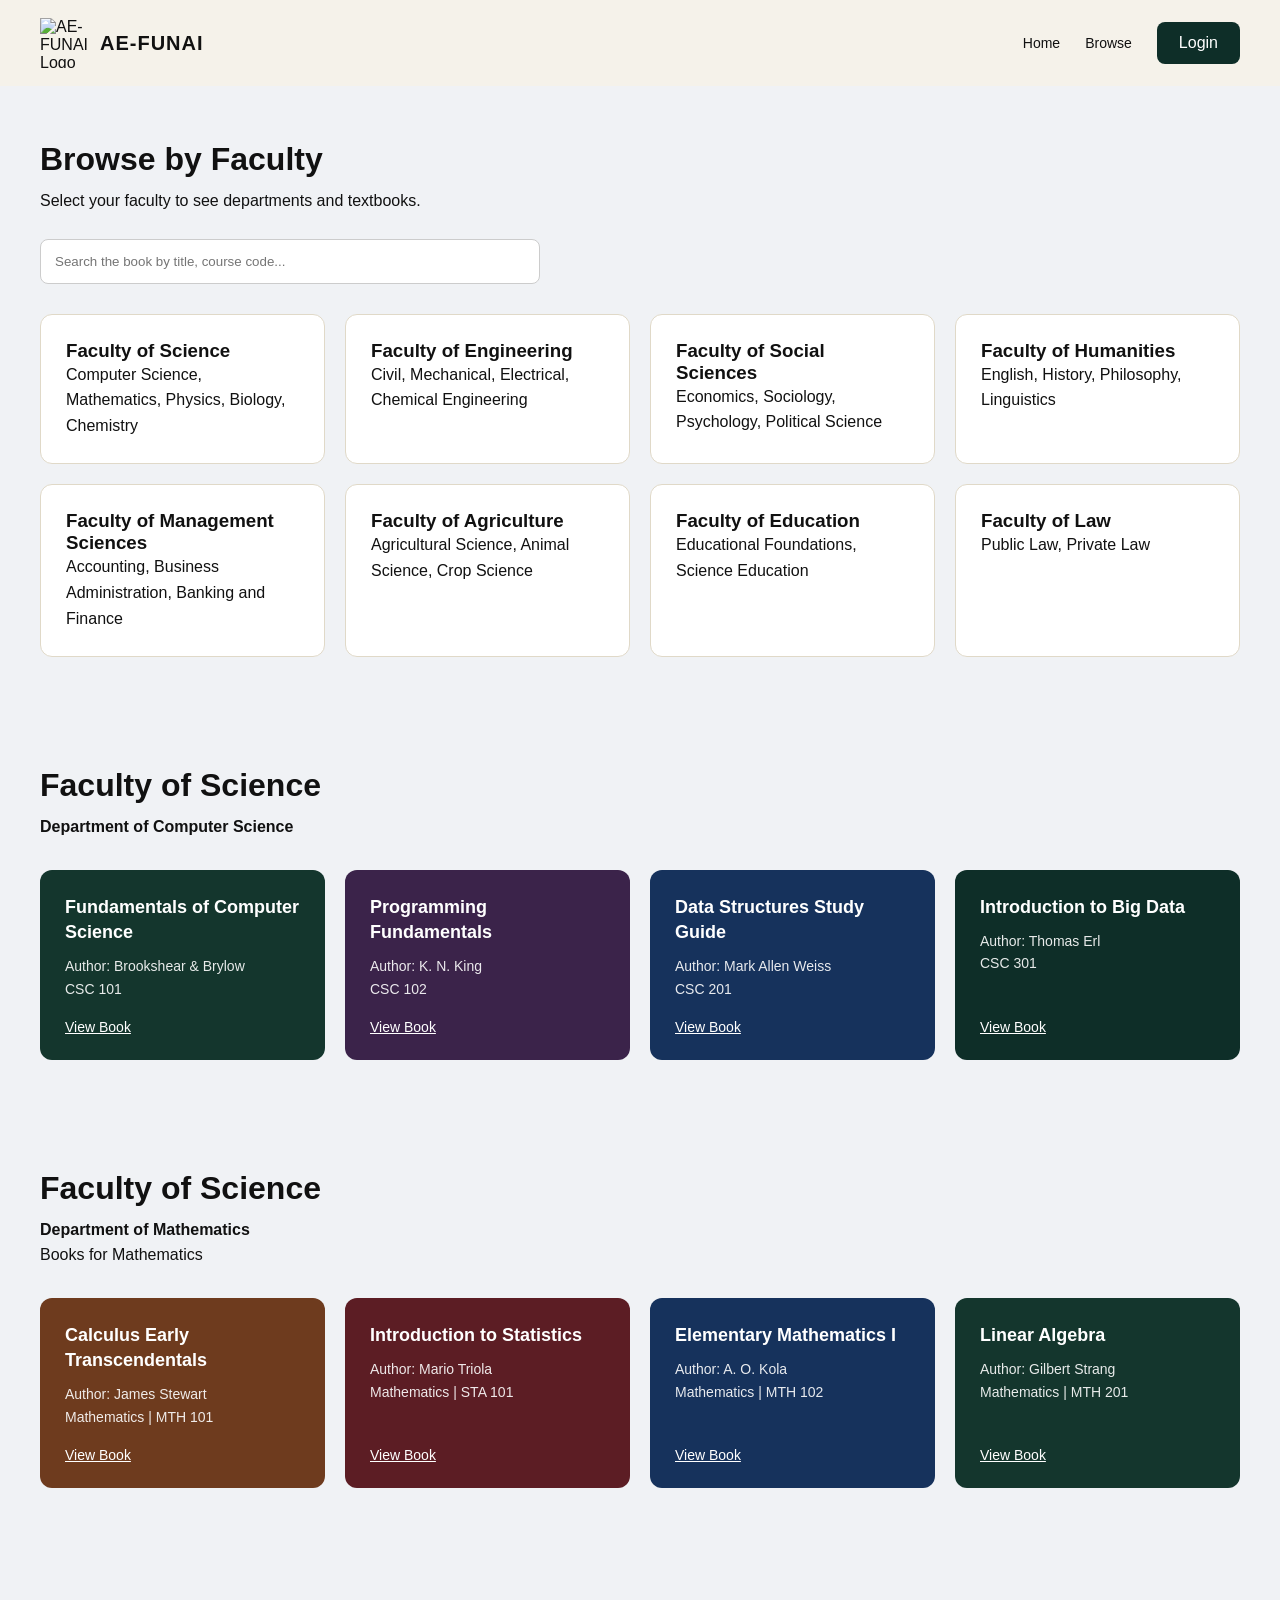
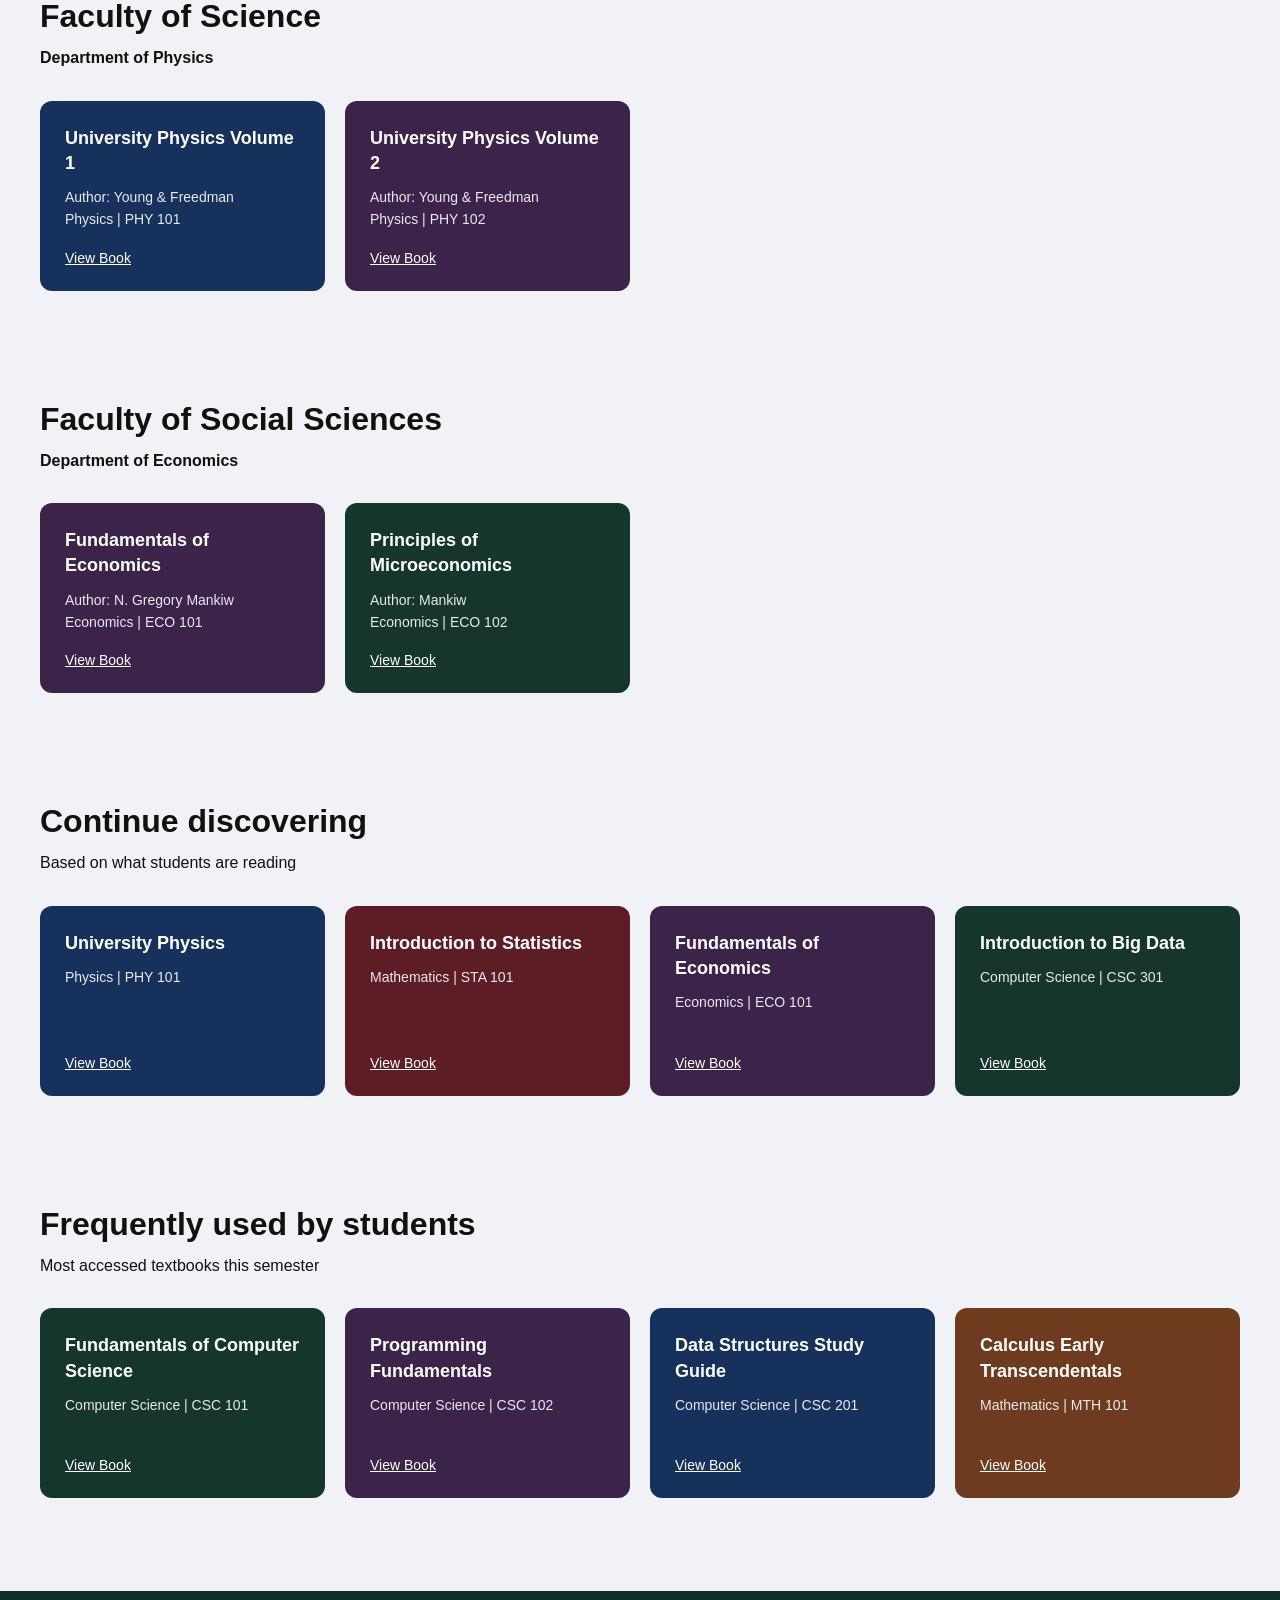
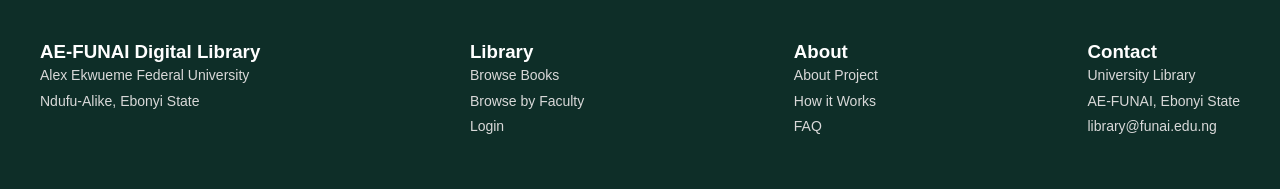
==== books.html @ 241728ab "Add files via upload" ====
<!DOCTYPE html>
<html lang="en">
<head>
 <meta charset="UTF-8">
 <meta name="viewport" content="width=device-width, initial-scale=1.0">
 <title>Browse Books - AE-FUNAI Digital Library</title>
 <link rel="stylesheet" href="style.css">
</head>
<body>
    <header>
        <div class="logo-area"> <img src="images/funai-logo.webp" alt="AE-FUNAI Logo"> <h2>AE-FUNAI</h2>
        </div>
        <nav>
            <a href="index.html">Home</a>
            <a href="books.html">Browse</a>
            <a href="login.html" class="btn-dark">Login</a>
        </nav>
    </header>
    <section class="section">
            <h2>Browse by Faculty</h2>
            <p>Select your faculty to see departments and textbooks.</p>
        <div class="search-bar"><input type="text" placeholder="Search the book by title, course code..."></div>
        <div class="faculty-grid">
        <div class="faculty-card">
            <h3>Faculty of Science</h3>
            <p>Computer Science, Mathematics, Physics, Biology, Chemistry</p>
        </div>

        <div class="faculty-card">
            <h3>Faculty of Engineering</h3>
            <p>Civil, Mechanical, Electrical, Chemical Engineering</p>
        </div>

        <div class="faculty-card">
            <h3>Faculty of Social Sciences</h3>
            <p>Economics, Sociology, Psychology, Political Science</p>
        </div>

        <div class="faculty-card">
            <h3>Faculty of Humanities</h3>
            <p>English, History, Philosophy, Linguistics</p>
        </div>

        <div class="faculty-card">
            <h3>Faculty of Management Sciences</h3>
            <p>Accounting, Business Administration, Banking and Finance</p>
        </div>

        <div class="faculty-card">
            <h3>Faculty of Agriculture</h3>
            <p>Agricultural Science, Animal Science, Crop Science</p>
        </div>

        <div class="faculty-card">
            <h3>Faculty of Education</h3>
            <p>Educational Foundations, Science Education</p>
        </div>

        <div class="faculty-card">
            <h3>Faculty of Law</h3>
            <p>Public Law, Private Law</p>
        </div>
        </div>
    </section>


    <section class="section">
            <h2>Faculty of Science</h2>
            <p><strong>Department of Computer Science</strong></p>
        <div class="book-grid">
        <div class="book-card green">
            <div><h3>Fundamentals of Computer Science</h3>
                <p>Author: Brookshear & Brylow</p><p>CSC 101</p>
            </div>
            <a href="#">View Book</a>
        </div>

        <div class="book-card purple">
            <div><h3>Programming Fundamentals</h3>
                <p>Author: K. N. King</p>
                <p>CSC 102</p>
            </div>
            <a href="#">View Book</a>
        </div>

        <div class="book-card blue"><div><h3>Data Structures Study Guide</h3><p>Author: Mark Allen Weiss</p><p>CSC 201</p></div><a href="#">View Book</a></div>
        <div class="book-card darkgreen"><div><h3>Introduction to Big Data</h3><p>Author: Thomas Erl</p><p>CSC 301</p></div><a href="#">View Book</a></div>
        </div>
    </section>
    <section class="section">
            <h2>Faculty of Science</h2>
            <p><strong>Department of Mathematics</strong></p>
            <p>Books for Mathematics</p>
        <div class="book-grid">
        <div class="book-card brown"><div><h3>Calculus Early Transcendentals</h3><p>Author: James Stewart</p><p>Mathematics | MTH 101</p></div><a href="#">View Book</a></div>
        <div class="book-card red"><div><h3>Introduction to Statistics</h3><p>Author: Mario Triola</p><p>Mathematics | STA 101</p></div><a href="#">View Book</a></div>
        <div class="book-card blue"><div><h3>Elementary Mathematics I</h3><p>Author: A. O. Kola</p><p>Mathematics | MTH 102</p></div><a href="#">View Book</a></div>
        <div class="book-card green"><div><h3>Linear Algebra</h3><p>Author: Gilbert Strang</p><p>Mathematics | MTH 201</p></div><a href="#">View Book</a></div>
        </div>
    </section>
    <section class="section">
            <h2>Faculty of Science</h2>
            <p><strong>Department of Physics</strong></p>
        <div class="book-grid">
        <div class="book-card blue">
            <div><h3>University Physics Volume 1</h3>
                <p>Author: Young & Freedman</p>
                <p>Physics | PHY 101</p></div>
                <a href="#">View Book</a>
                </div>

        <div class="book-card purple">
        <div><h3>University Physics Volume 2</h3>
        <p>Author: Young & Freedman</p><p>Physics | PHY 102</p>
        </div>
        <a href="#">View Book</a>
    </div>
        </div>

    </section>
    <section class="section">
            <h2>Faculty of Social Sciences</h2>
            <p><strong>Department of Economics</strong></p>
        <div class="book-grid">
        <div class="book-card purple">
            <div><h3>Fundamentals of Economics</h3>
                <p>Author: N. Gregory Mankiw</p><p>Economics | ECO 101</p>
            </div>
            <a href="#">View Book</a>
        </div>

        <div class="book-card green">
            <div><h3>Principles of Microeconomics</h3>
                <p>Author: Mankiw</p>
                <p>Economics | ECO 102</p>
            </div>
            <a href="#">View Book</a></div>
        </div>

    </section>
    <section class="section">
        <h2>Continue discovering</h2>
            <p>Based on what students are reading</p>
        <div class="book-grid">
    <div class="book-card blue">
        <div><h3>University Physics</h3>
            <p>Physics | PHY 101</p></div>
            <a href="#">View Book</a>
        </div>
     <div class="book-card red">
        <div><h3>Introduction to Statistics</h3>
            <p>Mathematics | STA 101</p>
        </div>
        <a href="#">View Book</a>
    </div>

         <div class="book-card purple"><div><h3>Fundamentals of Economics</h3><p>Economics | ECO 101</p></div><a href="#">View Book</a></div>
        <div class="book-card green"><div><h3>Introduction to Big Data</h3><p>Computer Science | CSC 301</p></div><a href="#">View Book</a></div>
    </div>

     </section>
    <section class="section">
            <h2>Frequently used by students</h2>
            <p>Most accessed textbooks this semester</p>
        <div class="book-grid">
        <div class="book-card green"><div><h3>Fundamentals of Computer Science</h3><p>Computer Science | CSC 101</p></div><a href="#">View Book</a></div>
        <div class="book-card purple"><div><h3>Programming Fundamentals</h3><p>Computer Science | CSC 102</p></div><a href="#">View Book</a></div>
        <div class="book-card blue"><div><h3>Data Structures Study Guide</h3><p>Computer Science | CSC 201</p></div><a href="#">View Book</a></div>
        <div class="book-card brown"><div><h3>Calculus Early Transcendentals</h3><p>Mathematics | MTH 101</p></div><a href="#">View Book</a></div>
        </div>
    </section>
    <footer>
        <div><h3>AE-FUNAI Digital Library</h3><p>Alex Ekwueme Federal University<br>Ndufu-Alike, Ebonyi State</p></div>
        <div><h3>Library</h3><a href="books.html">Browse Books</a><a href="books.html">Browse by Faculty</a><a href="login.html">Login</a></div>
        <div><h3>About</h3><a href="index.html">About Project</a><a href="index.html">How it Works</a><a href="index.html">FAQ</a></div>
        <div><h3>Contact</h3><p>University Library<br>AE-FUNAI, Ebonyi State<br>library@funai.edu.ng</p></div>
        </footer>
</body>
</html>
---- style.css ----
*{
    margin: 0;
    padding: 0;
    box-sizing: border-box;
    font-family: Arial,  sans-serif;
}

body{
    background: #f0f2f5;
    color: #111111;
}

header{
    display: flex;
    justify-content: space-between;
    align-items: center;
    padding: 18px 40px;
    background: #F5F2EA;
}

.logo-area{
    display: flex;
    align-items: center;
    gap: 10px;

}

.logo-area img{
    width: 50px;
    height: 50px;
    object-fit: contain;
}

nav{
    display: flex;
    align-items: center;
}

nav a{
    text-decoration: none;
    color: #111111;
    margin-left: 25px;
    font-size: 14px;
}

header h2{
    font-size: 20px;
    letter-spacing: 1px;
}

.btn-dark{
    background: #0E2E28;
    color: white;
    padding: 12px 22px;
    text-decoration: none;
    border-radius: 8px;
}

.btn-light{
    background: white;
    color: #0E2E28;
    padding: 12px 22px;
    text-decoration: none;
    border-radius: 8px;
    display: inline-block;
}

.btn-outline{
    border: 1px solid white;
    color: white;
    padding: 12px 22px;
    text-decoration: none;
    border-radius: 8px;
    display: inline-block;
}

.hero{
    background: #0E2E28;
    color: white;
    padding: 60px 40px;
    display: flex;
    justify-content: space-between;
    align-items: center;
    gap: 40px;
}

.hero-small{
    font-size: 12px;
    letter-spacing: 2px;
    color: #E8D9B0;
}

.hero h1{
    font-size: 46px;
    line-height: 1.15;
    margin: 15px 0;
}

.hero h1 span{
    font-style: italic;
    font-weight: normal;
    color: #E8D9B0;
}

.hero p{
    max-width: 550px;
    line-height: 1.6;
    margin-bottom: 25px;
    color:#D9D9D9;
}

.hero-image img{
    width: 100%;
    max-width: 480px;
    border-radius: 16px;
}

.hero-dark{
    background: #0E2E28;
    color: white;   
    padding: 60px 40px;
}

.hero-dark h1{
    font-size: 46px;
    line-height: 1.15;
    margin: 15px 0;
}

.hero-dark p{
    max-width: 600px;
    line-height: 1.6;
    color:#D9D9D9;
}

.section{
    padding: 55px 40px;
}

.section h2{
    font-size: 32px;
    margin-bottom: 10px;
}

.section p{
    line-height: 1.6;
    max-width: 750px;
}

.sub-title{
    font-weight:bold;
    margin-top: 15px;
}

.about-box{
    display: flex;
    gap: 20px;
    margin-top: 30px;
}

.about-card{
    background:white;
    padding: 25px;
    border-radius: 12px;
    flex: 1;
}

.faculty-grid{
    display: grid;
    grid-template-columns: repeat(4, 1fr);
    gap: 20px;
    margin-top: 30px;

}

.faculty-card{
    background: white;
    padding: 25px;
    border-radius: 12px;
    border: 1px solid #E0D9C8;
    text-decoration: none;
    color: inherit;
    display: block;
}

.book-grid{
    display: grid;
    grid-template-columns: repeat(4, 1fr);
    gap: 20px;
    margin-top: 30px;
}

.book-card{
    color: white;
    padding: 25px;
    border-radius: 12px;
    min-height: 190px;
    display: flex;
    flex-direction: column;
    justify-content: space-between;
}

.book-card h3{
    font-size: 18px;
    margin-bottom: 10px;
    line-height: 1.4;
}

.book-card.green {background-color: #14362d;}
.book-card.darkgreen {background-color: #0e2e28;}
.book-card.purple {background-color: #3b234a;}
.book-card.blue {background-color: #16325c;}
.book-card.brown {background-color: #6e3b1e;}
.book-card.red {background-color: #5c1d24;}

.book-card p{
    font-size: 14px;
    opacity: 0.9;
}

.book-card a{
    color: white;
    font-size: 14px;
    margin-top: 15px;
    display: inline-block;
}

.login-page{
    display: flex;
    min-height: 100vh;
}

.login-left{
    width: 50%;
    background: #0E2E28;
    color: white;
    padding: 50px;
    display: flex;
    flex-direction: column;
    justify-content: space-between;
}

.login-left h1{
    font-size: 30px;
    line-height: 1.5;
    margin-top: 60px;
    font-style: italic;
}

.login-right{
    width: 100%;
    background: white;
    padding: 50px;
    display: flex;
    flex-direction: column;
    justify-content: center;
    text-align: center;
}

.login-right input{
    width: 100%;
    padding: 14px;
    margin: 10px 0 20px 0;
    border: 1px solid #ccc;
    border-radius: 8px;

}

.login-right h2{font-size: 30px;}
.login-right p{color: #555555; margin: 10px 0 25px 0;
}

.login-right label{
    font-weight: bold;
    font-size: 14px;
}


 .btn-dark{
    width: 100%;
    text-align: center;
    cursor: pointer;
    font-size: 16px;
}

.faq-item{
    background: white;
    padding: 20px;
    border-radius: 10px;
    margin-top: 15px;
}

footer{
    background: #0E2E28;
    color: white;
    padding: 50px 40px;
    display: flex;
    justify-content: space-between;
    gap: 30px;
}

footer p, footer a{
    color: #D9D9D9;
    font-size: 14px;
    line-height: 1.8;
    text-decoration: none;
    display: block;
}

.search-bar{
    margin-top: 25px;
}

.search-bar input{
    padding: 14px;
    width: 100%;
    max-width: 500px;
    border: 1px solid #ccc;
    border-radius: 8px;
}

@media (max-width: 700px){
    header{padding:18px 20px; flex-direction: column; gap: 15px;}
    .hero{
        flex-direction: column;
        padding: 40px 20px;
    }
    .hero h1, .hero-dark h1{
        font-size: 30px;}
    .section{padding: 40px 20px;}
    .faculty-grid, .book-grid{grid-template-columns: 1fr;}
    .about-box{flex-direction: column;}
    .login-page{flex-direction: column;}
    .login-left, .login-right{width: 100%;}
    footer{flex-direction: column; padding: 40px 20px;}
    }
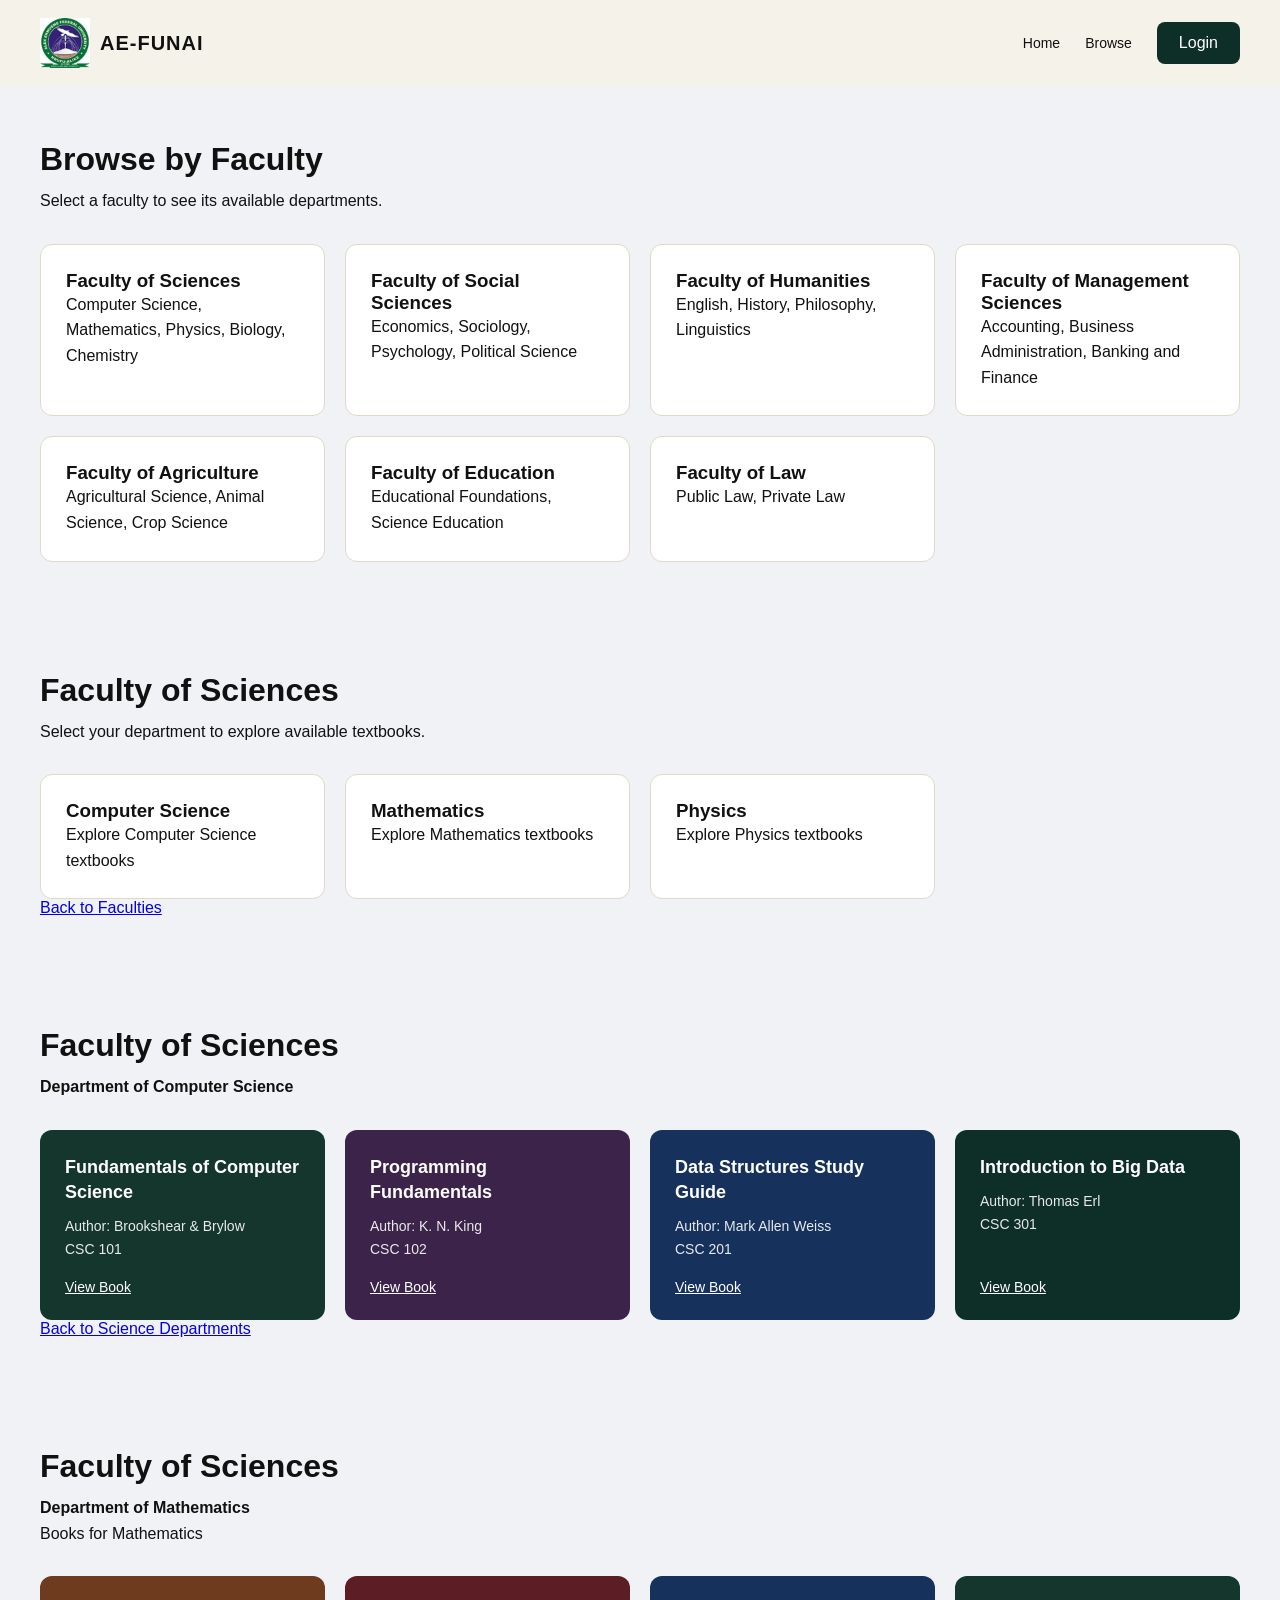
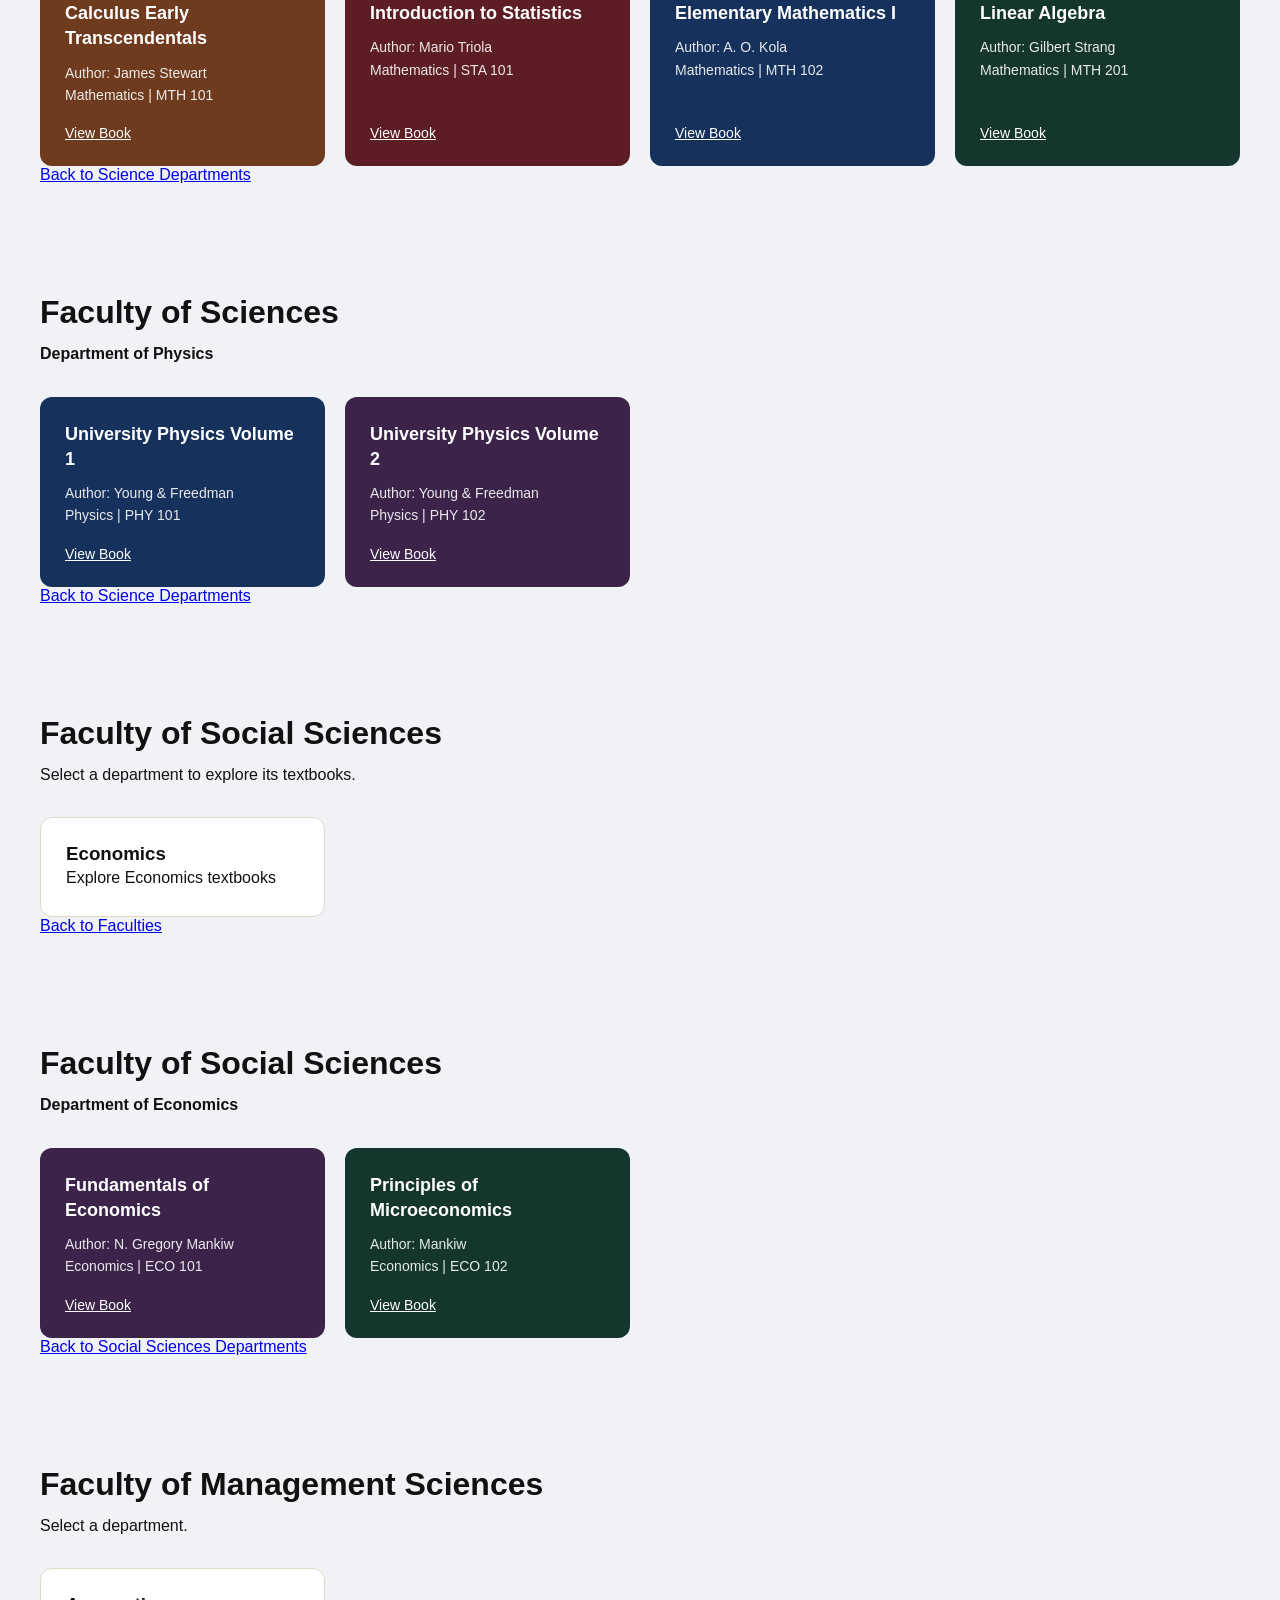
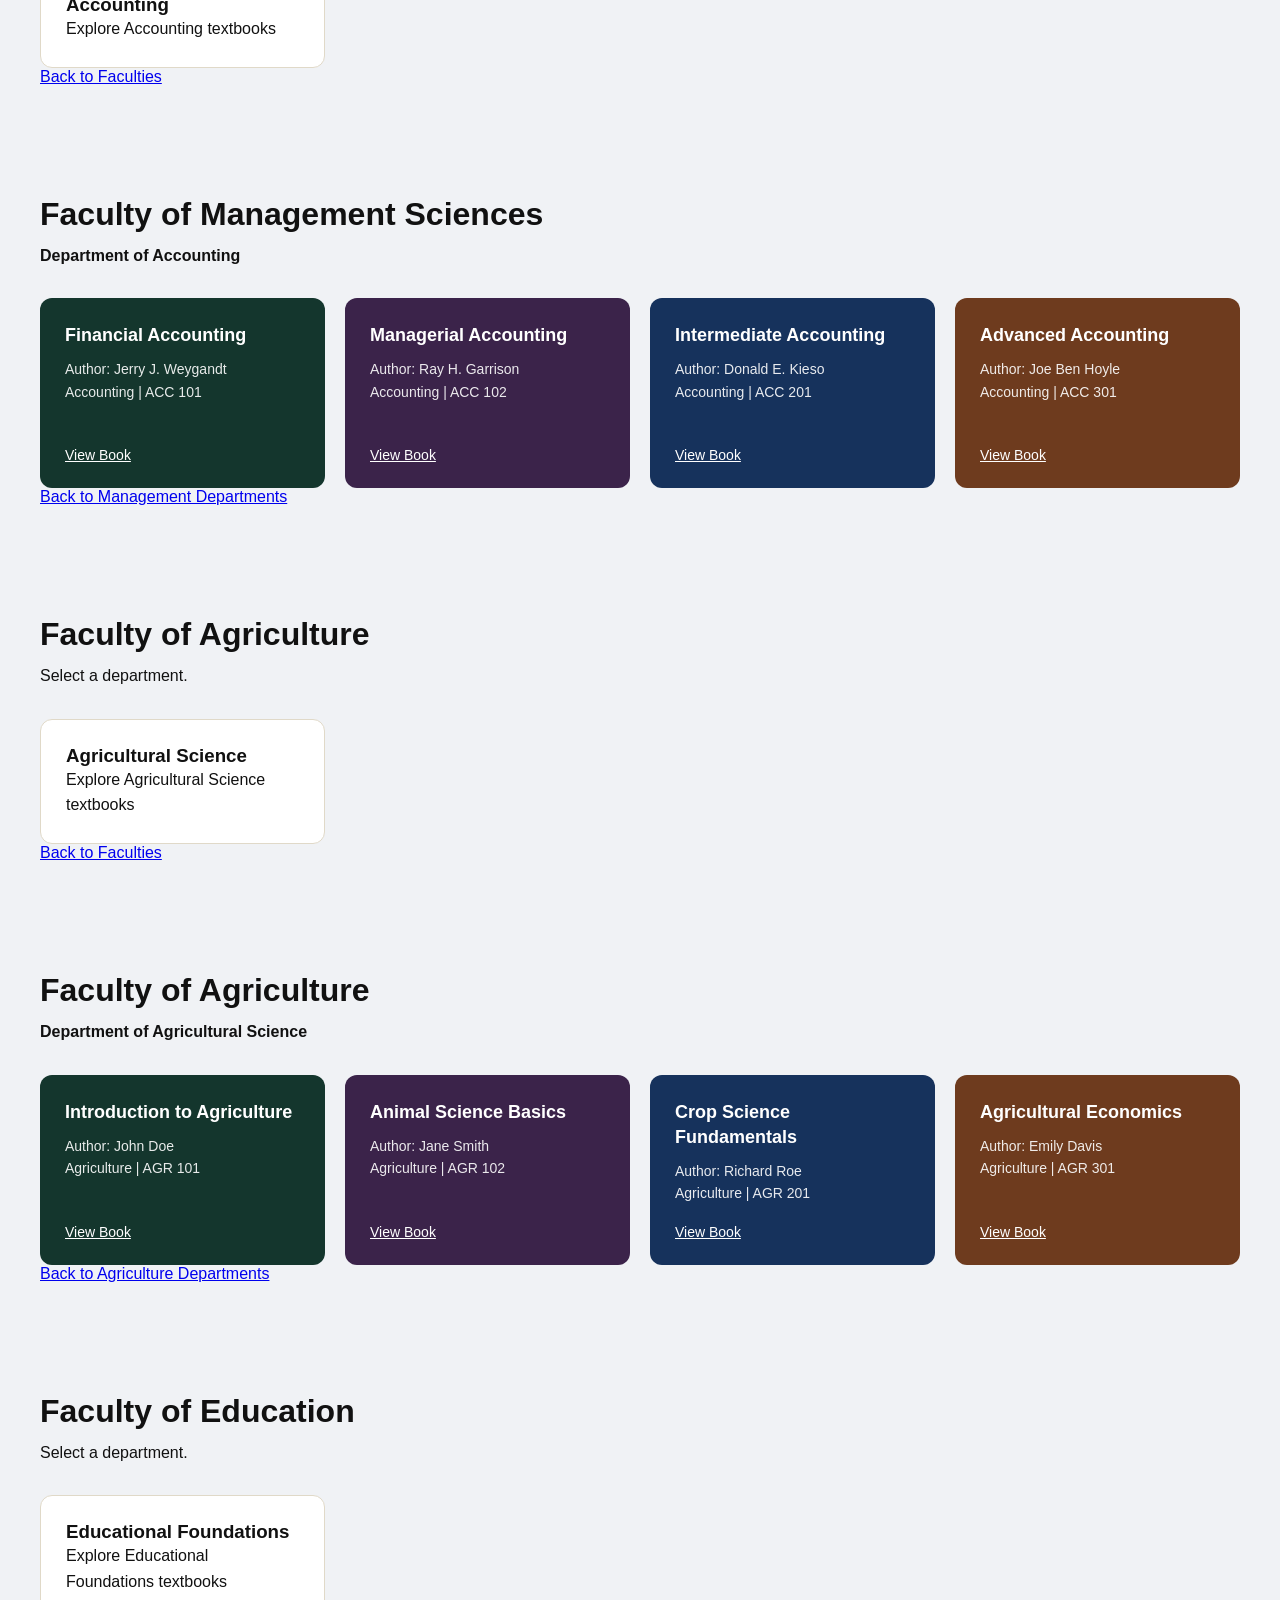
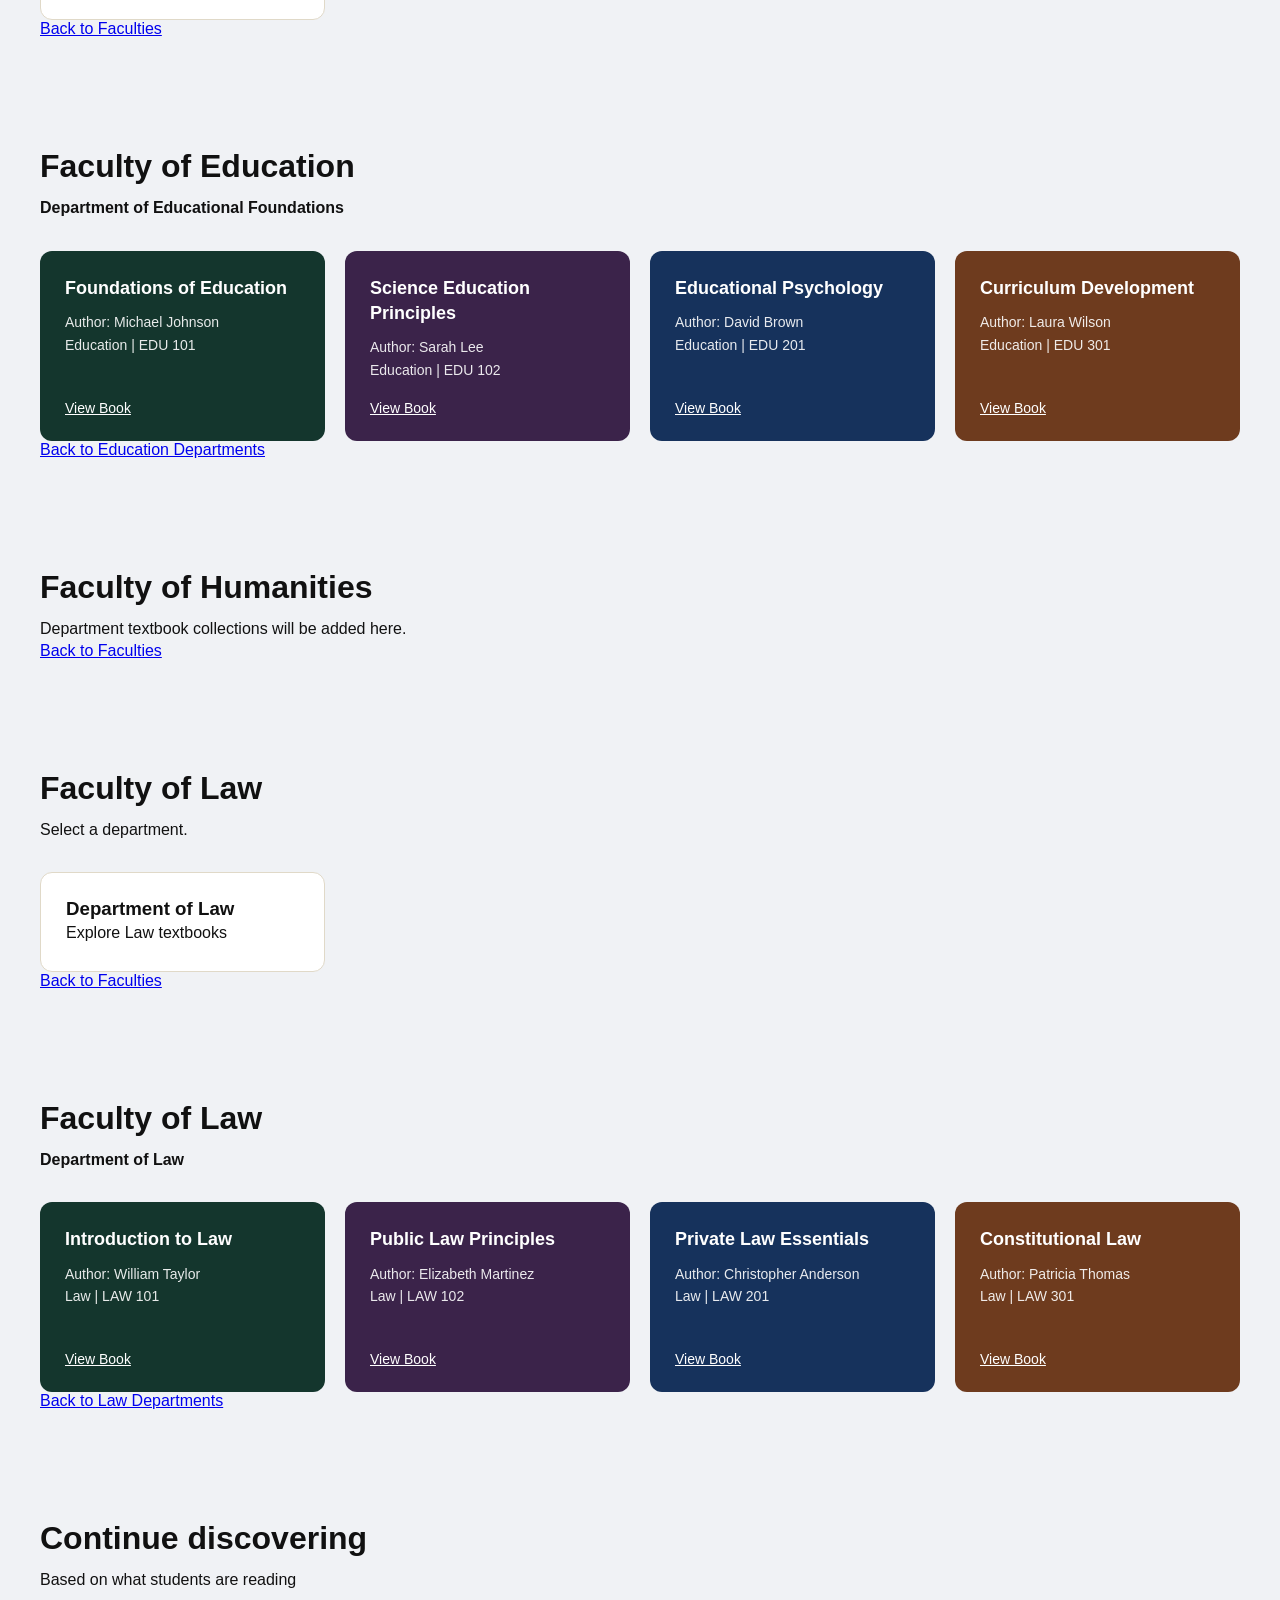
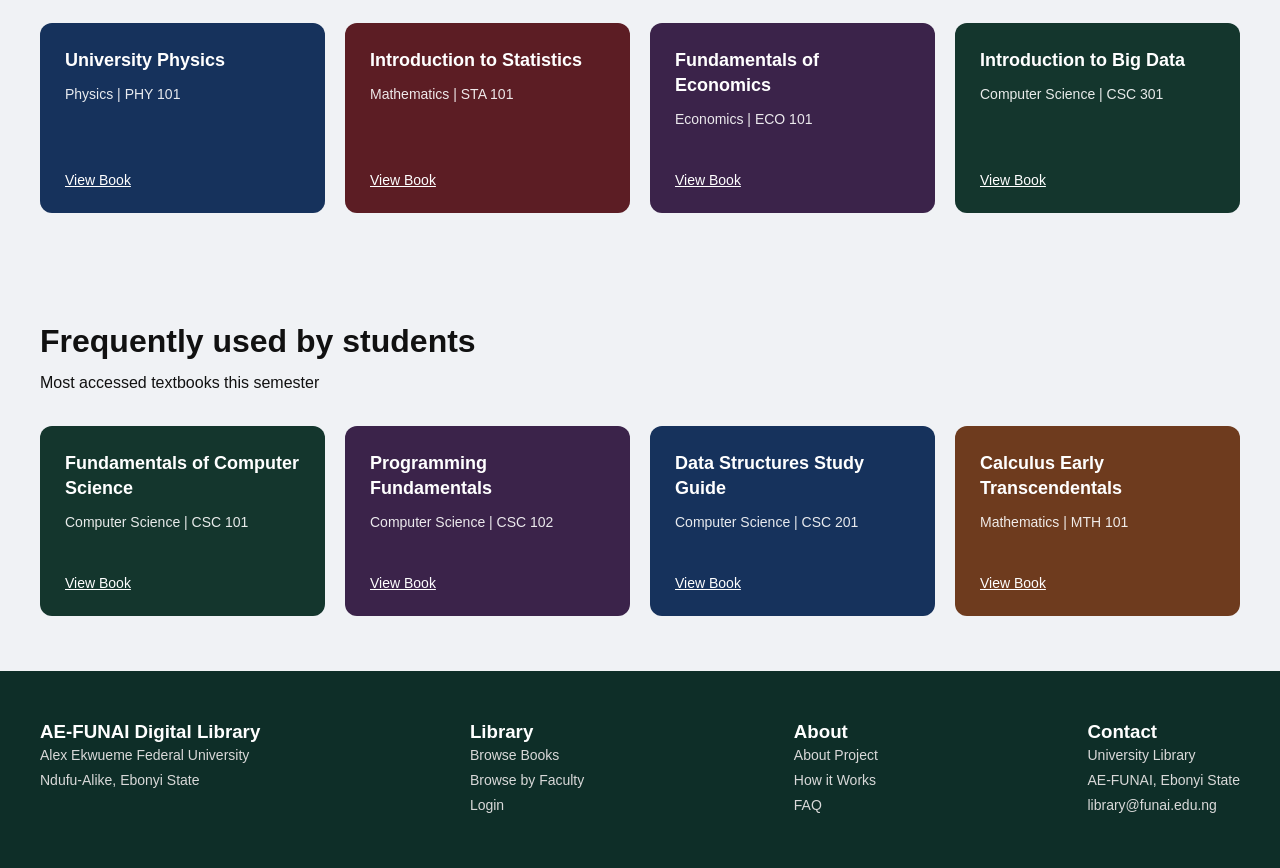
==== commit 3dbf3742: "Add files via upload" ====
--- a/books.html
+++ b/books.html
@@ -1,179 +1,648 @@
+
 <!DOCTYPE html>
 <html lang="en">
 <head>
- <meta charset="UTF-8">
- <meta name="viewport" content="width=device-width, initial-scale=1.0">
- <title>Browse Books - AE-FUNAI Digital Library</title>
- <link rel="stylesheet" href="style.css">
+    <meta charset="UTF-8">
+    <meta name="viewport" content="width=device-width, initial-scale=1.0">
+    <meta name="google-site-verification" content="leQdKxveLQ-msNHnK0A49Wn6_EqOcwn_fnXJ99htIts">
+    <title>Browse Books - AE-FUNAI Digital Library</title>
+    <meta name="description" content="Browse textbooks and learning resources from AE-FUNAI Digital Library. Select your faculty and department to find trusted course materials. by Enyi Kennedy Tochukwu">
+    <link rel="stylesheet" href="style.css">
 </head>
-<body>
-    <header>
-        <div class="logo-area"> <img src="images/funai-logo.webp" alt="AE-FUNAI Logo"> <h2>AE-FUNAI</h2>
-        </div>
-        <nav>
-            <a href="index.html">Home</a>
-            <a href="books.html">Browse</a>
-            <a href="login.html" class="btn-dark">Login</a>
-        </nav>
-    </header>
-    <section class="section">
-            <h2>Browse by Faculty</h2>
-            <p>Select your faculty to see departments and textbooks.</p>
-        <div class="search-bar"><input type="text" placeholder="Search the book by title, course code..."></div>
-        <div class="faculty-grid">
-        <div class="faculty-card">
-            <h3>Faculty of Science</h3>
+
+<body id="top">
+
+<header>
+    <div class="logo-area">
+        <img src="funai-logo.webp" alt="AE-FUNAI Logo">
+        <h2>AE-FUNAI</h2>
+    </div>
+
+    <nav>
+        <a href="index.html">Home</a>
+        <a href="books.html">Browse</a>
+        <a href="login.html" class="btn-dark">Login</a>
+    </nav>
+</header>
+
+<!-- FACULTY SELECTION -->
+<section class="section" id="browse-faculties">
+    <h2>Browse by Faculty</h2>
+    <p>Select a faculty to see its available departments.</p>
+
+    <div class="faculty-grid">
+
+        <a href="#science-departments" class="faculty-card">
+            <h3>Faculty of Sciences</h3>
             <p>Computer Science, Mathematics, Physics, Biology, Chemistry</p>
-        </div>
-
-        <div class="faculty-card">
-            <h3>Faculty of Engineering</h3>
-            <p>Civil, Mechanical, Electrical, Chemical Engineering</p>
-        </div>
-
-        <div class="faculty-card">
+        </a>
+
+        <a href="#social-departments" class="faculty-card">
             <h3>Faculty of Social Sciences</h3>
             <p>Economics, Sociology, Psychology, Political Science</p>
-        </div>
-
-        <div class="faculty-card">
+        </a>
+
+        <a href="#humanities-departments" class="faculty-card">
             <h3>Faculty of Humanities</h3>
             <p>English, History, Philosophy, Linguistics</p>
-        </div>
-
-        <div class="faculty-card">
+        </a>
+
+        <a href="#management-departments" class="faculty-card">
             <h3>Faculty of Management Sciences</h3>
             <p>Accounting, Business Administration, Banking and Finance</p>
-        </div>
-
-        <div class="faculty-card">
+        </a>
+
+        <a href="#agriculture-departments" class="faculty-card">
             <h3>Faculty of Agriculture</h3>
             <p>Agricultural Science, Animal Science, Crop Science</p>
-        </div>
-
-        <div class="faculty-card">
+        </a>
+
+        <a href="#education-departments" class="faculty-card">
             <h3>Faculty of Education</h3>
             <p>Educational Foundations, Science Education</p>
-        </div>
-
-        <div class="faculty-card">
+        </a>
+
+        <a href="#law-departments" class="faculty-card">
             <h3>Faculty of Law</h3>
             <p>Public Law, Private Law</p>
-        </div>
-        </div>
-    </section>
-
-
-    <section class="section">
-            <h2>Faculty of Science</h2>
-            <p><strong>Department of Computer Science</strong></p>
-        <div class="book-grid">
-        <div class="book-card green">
-            <div><h3>Fundamentals of Computer Science</h3>
-                <p>Author: Brookshear & Brylow</p><p>CSC 101</p>
-            </div>
-            <a href="#">View Book</a>
-        </div>
-
-        <div class="book-card purple">
-            <div><h3>Programming Fundamentals</h3>
+        </a>
+
+    </div>
+</section>
+
+<!-- FACULTY OF SCIENCE DEPARTMENTS -->
+<section id="science-departments" class="section">
+    <h2>Faculty of Sciences</h2>
+    <p>Select your department to explore available textbooks.</p>
+
+    <div class="faculty-grid">
+
+        <a href="#computer-science-books" class="faculty-card">
+            <h3>Computer Science</h3>
+            <p>Explore Computer Science textbooks</p>
+        </a>
+
+        <a href="#mathematics-books" class="faculty-card">
+            <h3>Mathematics</h3>
+            <p>Explore Mathematics textbooks</p>
+        </a>
+
+        <a href="#physics-books" class="faculty-card">
+            <h3>Physics</h3>
+            <p>Explore Physics textbooks</p>
+        </a>
+
+    </div>
+
+    <a href="#browse-faculties">Back to Faculties</a>
+</section>
+
+<!-- COMPUTER SCIENCE BOOKS -->
+<section id="computer-science-books" class="section">
+    <h2>Faculty of Sciences</h2>
+    <p><strong>Department of Computer Science</strong></p>
+
+    <div class="book-grid">
+
+        <div class="book-card green">
+            <div>
+                <h3>Fundamentals of Computer Science</h3>
+                <p>Author: Brookshear &amp; Brylow</p>
+                <p>CSC 101</p>
+            </div>
+            <a href="#">View Book</a>
+        </div>
+
+        <div class="book-card purple">
+            <div>
+                <h3>Programming Fundamentals</h3>
                 <p>Author: K. N. King</p>
                 <p>CSC 102</p>
             </div>
             <a href="#">View Book</a>
         </div>
 
-        <div class="book-card blue"><div><h3>Data Structures Study Guide</h3><p>Author: Mark Allen Weiss</p><p>CSC 201</p></div><a href="#">View Book</a></div>
-        <div class="book-card darkgreen"><div><h3>Introduction to Big Data</h3><p>Author: Thomas Erl</p><p>CSC 301</p></div><a href="#">View Book</a></div>
-        </div>
-    </section>
-    <section class="section">
-            <h2>Faculty of Science</h2>
-            <p><strong>Department of Mathematics</strong></p>
-            <p>Books for Mathematics</p>
-        <div class="book-grid">
-        <div class="book-card brown"><div><h3>Calculus Early Transcendentals</h3><p>Author: James Stewart</p><p>Mathematics | MTH 101</p></div><a href="#">View Book</a></div>
-        <div class="book-card red"><div><h3>Introduction to Statistics</h3><p>Author: Mario Triola</p><p>Mathematics | STA 101</p></div><a href="#">View Book</a></div>
-        <div class="book-card blue"><div><h3>Elementary Mathematics I</h3><p>Author: A. O. Kola</p><p>Mathematics | MTH 102</p></div><a href="#">View Book</a></div>
-        <div class="book-card green"><div><h3>Linear Algebra</h3><p>Author: Gilbert Strang</p><p>Mathematics | MTH 201</p></div><a href="#">View Book</a></div>
-        </div>
-    </section>
-    <section class="section">
-            <h2>Faculty of Science</h2>
-            <p><strong>Department of Physics</strong></p>
-        <div class="book-grid">
-        <div class="book-card blue">
-            <div><h3>University Physics Volume 1</h3>
-                <p>Author: Young & Freedman</p>
-                <p>Physics | PHY 101</p></div>
-                <a href="#">View Book</a>
-                </div>
-
-        <div class="book-card purple">
-        <div><h3>University Physics Volume 2</h3>
-        <p>Author: Young & Freedman</p><p>Physics | PHY 102</p>
-        </div>
-        <a href="#">View Book</a>
-    </div>
-        </div>
-
-    </section>
-    <section class="section">
-            <h2>Faculty of Social Sciences</h2>
-            <p><strong>Department of Economics</strong></p>
-        <div class="book-grid">
-        <div class="book-card purple">
-            <div><h3>Fundamentals of Economics</h3>
-                <p>Author: N. Gregory Mankiw</p><p>Economics | ECO 101</p>
-            </div>
-            <a href="#">View Book</a>
-        </div>
-
-        <div class="book-card green">
-            <div><h3>Principles of Microeconomics</h3>
+        <div class="book-card blue">
+            <div>
+                <h3>Data Structures Study Guide</h3>
+                <p>Author: Mark Allen Weiss</p>
+                <p>CSC 201</p>
+            </div>
+            <a href="#">View Book</a>
+        </div>
+
+        <div class="book-card darkgreen">
+            <div>
+                <h3>Introduction to Big Data</h3>
+                <p>Author: Thomas Erl</p>
+                <p>CSC 301</p>
+            </div>
+            <a href="#">View Book</a>
+        </div>
+
+    </div>
+
+    <a href="#science-departments">Back to Science Departments</a>
+</section>
+
+<!-- MATHEMATICS BOOKS -->
+<section id="mathematics-books" class="section">
+    <h2>Faculty of Sciences</h2>
+    <p><strong>Department of Mathematics</strong></p>
+    <p>Books for Mathematics</p>
+
+    <div class="book-grid">
+
+        <div class="book-card brown">
+            <div>
+                <h3>Calculus Early Transcendentals</h3>
+                <p>Author: James Stewart</p>
+                <p>Mathematics | MTH 101</p>
+            </div>
+            <a href="#">View Book</a>
+        </div>
+
+        <div class="book-card red">
+            <div>
+                <h3>Introduction to Statistics</h3>
+                <p>Author: Mario Triola</p>
+                <p>Mathematics | STA 101</p>
+            </div>
+            <a href="#">View Book</a>
+        </div>
+
+        <div class="book-card blue">
+            <div>
+                <h3>Elementary Mathematics I</h3>
+                <p>Author: A. O. Kola</p>
+                <p>Mathematics | MTH 102</p>
+            </div>
+            <a href="#">View Book</a>
+        </div>
+
+        <div class="book-card green">
+            <div>
+                <h3>Linear Algebra</h3>
+                <p>Author: Gilbert Strang</p>
+                <p>Mathematics | MTH 201</p>
+            </div>
+            <a href="#">View Book</a>
+        </div>
+
+    </div>
+
+    <a href="#science-departments">Back to Science Departments</a>
+</section>
+
+<!-- PHYSICS BOOKS -->
+<section id="physics-books" class="section">
+    <h2>Faculty of Sciences</h2>
+    <p><strong>Department of Physics</strong></p>
+
+    <div class="book-grid">
+
+        <div class="book-card blue">
+            <div>
+                <h3>University Physics Volume 1</h3>
+                <p>Author: Young &amp; Freedman</p>
+                <p>Physics | PHY 101</p>
+            </div>
+            <a href="#">View Book</a>
+        </div>
+
+        <div class="book-card purple">
+            <div>
+                <h3>University Physics Volume 2</h3>
+                <p>Author: Young &amp; Freedman</p>
+                <p>Physics | PHY 102</p>
+            </div>
+            <a href="#">View Book</a>
+        </div>
+
+    </div>
+
+    <a href="#science-departments">Back to Science Departments</a>
+</section>
+
+<!-- SOCIAL SCIENCES DEPARTMENTS -->
+<section id="social-departments" class="section">
+    <h2>Faculty of Social Sciences</h2>
+    <p>Select a department to explore its textbooks.</p>
+
+    <div class="faculty-grid">
+        <a href="#economics-books" class="faculty-card">
+            <h3>Economics</h3>
+            <p>Explore Economics textbooks</p>
+        </a>
+    </div>
+
+    <a href="#browse-faculties">Back to Faculties</a>
+</section>
+
+<!-- ECONOMICS BOOKS -->
+<section id="economics-books" class="section">
+    <h2>Faculty of Social Sciences</h2>
+    <p><strong>Department of Economics</strong></p>
+
+    <div class="book-grid">
+
+        <div class="book-card purple">
+            <div>
+                <h3>Fundamentals of Economics</h3>
+                <p>Author: N. Gregory Mankiw</p>
+                <p>Economics | ECO 101</p>
+            </div>
+            <a href="#">View Book</a>
+        </div>
+
+        <div class="book-card green">
+            <div>
+                <h3>Principles of Microeconomics</h3>
                 <p>Author: Mankiw</p>
                 <p>Economics | ECO 102</p>
             </div>
-            <a href="#">View Book</a></div>
-        </div>
-
-    </section>
-    <section class="section">
-        <h2>Continue discovering</h2>
-            <p>Based on what students are reading</p>
-        <div class="book-grid">
-    <div class="book-card blue">
-        <div><h3>University Physics</h3>
-            <p>Physics | PHY 101</p></div>
-            <a href="#">View Book</a>
-        </div>
-     <div class="book-card red">
-        <div><h3>Introduction to Statistics</h3>
-            <p>Mathematics | STA 101</p>
-        </div>
-        <a href="#">View Book</a>
-    </div>
-
-         <div class="book-card purple"><div><h3>Fundamentals of Economics</h3><p>Economics | ECO 101</p></div><a href="#">View Book</a></div>
-        <div class="book-card green"><div><h3>Introduction to Big Data</h3><p>Computer Science | CSC 301</p></div><a href="#">View Book</a></div>
-    </div>
-
-     </section>
-    <section class="section">
-            <h2>Frequently used by students</h2>
-            <p>Most accessed textbooks this semester</p>
-        <div class="book-grid">
-        <div class="book-card green"><div><h3>Fundamentals of Computer Science</h3><p>Computer Science | CSC 101</p></div><a href="#">View Book</a></div>
-        <div class="book-card purple"><div><h3>Programming Fundamentals</h3><p>Computer Science | CSC 102</p></div><a href="#">View Book</a></div>
-        <div class="book-card blue"><div><h3>Data Structures Study Guide</h3><p>Computer Science | CSC 201</p></div><a href="#">View Book</a></div>
-        <div class="book-card brown"><div><h3>Calculus Early Transcendentals</h3><p>Mathematics | MTH 101</p></div><a href="#">View Book</a></div>
-        </div>
-    </section>
-    <footer>
-        <div><h3>AE-FUNAI Digital Library</h3><p>Alex Ekwueme Federal University<br>Ndufu-Alike, Ebonyi State</p></div>
-        <div><h3>Library</h3><a href="books.html">Browse Books</a><a href="books.html">Browse by Faculty</a><a href="login.html">Login</a></div>
-        <div><h3>About</h3><a href="index.html">About Project</a><a href="index.html">How it Works</a><a href="index.html">FAQ</a></div>
-        <div><h3>Contact</h3><p>University Library<br>AE-FUNAI, Ebonyi State<br>library@funai.edu.ng</p></div>
-        </footer>
+            <a href="#">View Book</a>
+        </div>
+
+    </div>
+
+    <a href="#social-departments">Back to Social Sciences Departments</a>
+</section>
+
+<!-- MANAGEMENT SCIENCES DEPARTMENTS -->
+<section id="management-departments" class="section">
+    <h2>Faculty of Management Sciences</h2>
+    <p>Select a department.</p>
+
+    <div class="faculty-grid">
+        <a href="#accounting-books" class="faculty-card">
+            <h3>Accounting</h3>
+            <p>Explore Accounting textbooks</p>
+        </a>
+    </div>
+
+    <a href="#browse-faculties">Back to Faculties</a>
+</section>
+
+<!-- ACCOUNTING BOOKS -->
+<section id="accounting-books" class="section">
+    <h2>Faculty of Management Sciences</h2>
+    <p><strong>Department of Accounting</strong></p>
+
+    <div class="book-grid">
+
+        <div class="book-card green">
+            <div>
+                <h3>Financial Accounting</h3>
+                <p>Author: Jerry J. Weygandt</p>
+                <p>Accounting | ACC 101</p>
+            </div>
+            <a href="#">View Book</a>
+        </div>
+
+        <div class="book-card purple">
+            <div>
+                <h3>Managerial Accounting</h3>
+                <p>Author: Ray H. Garrison</p>
+                <p>Accounting | ACC 102</p>
+            </div>
+            <a href="#">View Book</a>
+        </div>
+
+        <div class="book-card blue">
+            <div>
+                <h3>Intermediate Accounting</h3>
+                <p>Author: Donald E. Kieso</p>
+                <p>Accounting | ACC 201</p>
+            </div>
+            <a href="#">View Book</a>
+        </div>
+
+        <div class="book-card brown">
+            <div>
+                <h3>Advanced Accounting</h3>
+                <p>Author: Joe Ben Hoyle</p>
+                <p>Accounting | ACC 301</p>
+            </div>
+            <a href="#">View Book</a>
+        </div>
+
+    </div>
+
+    <a href="#management-departments">Back to Management Departments</a>
+</section>
+
+<!-- AGRICULTURE DEPARTMENTS -->
+<section id="agriculture-departments" class="section">
+    <h2>Faculty of Agriculture</h2>
+    <p>Select a department.</p>
+
+    <div class="faculty-grid">
+        <a href="#agricultural-science-books" class="faculty-card">
+            <h3>Agricultural Science</h3>
+            <p>Explore Agricultural Science textbooks</p>
+        </a>
+    </div>
+
+    <a href="#browse-faculties">Back to Faculties</a>
+</section>
+
+<!-- AGRICULTURE BOOKS -->
+<section id="agricultural-science-books" class="section">
+    <h2>Faculty of Agriculture</h2>
+    <p><strong>Department of Agricultural Science</strong></p>
+
+    <div class="book-grid">
+
+        <div class="book-card green">
+            <div>
+                <h3>Introduction to Agriculture</h3>
+                <p>Author: John Doe</p>
+                <p>Agriculture | AGR 101</p>
+            </div>
+            <a href="#">View Book</a>
+        </div>
+
+        <div class="book-card purple">
+            <div>
+                <h3>Animal Science Basics</h3>
+                <p>Author: Jane Smith</p>
+                <p>Agriculture | AGR 102</p>
+            </div>
+            <a href="#">View Book</a>
+        </div>
+
+        <div class="book-card blue">
+            <div>
+                <h3>Crop Science Fundamentals</h3>
+                <p>Author: Richard Roe</p>
+                <p>Agriculture | AGR 201</p>
+            </div>
+            <a href="#">View Book</a>
+        </div>
+
+        <div class="book-card brown">
+            <div>
+                <h3>Agricultural Economics</h3>
+                <p>Author: Emily Davis</p>
+                <p>Agriculture | AGR 301</p>
+            </div>
+            <a href="#">View Book</a>
+        </div>
+
+    </div>
+
+    <a href="#agriculture-departments">Back to Agriculture Departments</a>
+</section>
+
+<!-- EDUCATION DEPARTMENTS -->
+<section id="education-departments" class="section">
+    <h2>Faculty of Education</h2>
+    <p>Select a department.</p>
+
+    <div class="faculty-grid">
+        <a href="#educational-foundations-books" class="faculty-card">
+            <h3>Educational Foundations</h3>
+            <p>Explore Educational Foundations textbooks</p>
+        </a>
+    </div>
+
+    <a href="#browse-faculties">Back to Faculties</a>
+</section>
+
+<!-- EDUCATION BOOKS -->
+<section id="educational-foundations-books" class="section">
+    <h2>Faculty of Education</h2>
+    <p><strong>Department of Educational Foundations</strong></p>
+
+    <div class="book-grid">
+
+        <div class="book-card green">
+            <div>
+                <h3>Foundations of Education</h3>
+                <p>Author: Michael Johnson</p>
+                <p>Education | EDU 101</p>
+            </div>
+            <a href="#">View Book</a>
+        </div>
+
+        <div class="book-card purple">
+            <div>
+                <h3>Science Education Principles</h3>
+                <p>Author: Sarah Lee</p>
+                <p>Education | EDU 102</p>
+            </div>
+            <a href="#">View Book</a>
+        </div>
+
+        <div class="book-card blue">
+            <div>
+                <h3>Educational Psychology</h3>
+                <p>Author: David Brown</p>
+                <p>Education | EDU 201</p>
+            </div>
+            <a href="#">View Book</a>
+        </div>
+
+        <div class="book-card brown">
+            <div>
+                <h3>Curriculum Development</h3>
+                <p>Author: Laura Wilson</p>
+                <p>Education | EDU 301</p>
+            </div>
+            <a href="#">View Book</a>
+        </div>
+
+    </div>
+
+    <a href="#education-departments">Back to Education Departments</a>
+</section>
+
+<!-- HUMANITIES -->
+<section id="humanities-departments" class="section">
+    <h2>Faculty of Humanities</h2>
+    <p>Department textbook collections will be added here.</p>
+    <a href="#browse-faculties">Back to Faculties</a>
+</section>
+
+<!-- LAW DEPARTMENTS -->
+<section id="law-departments" class="section">
+    <h2>Faculty of Law</h2>
+    <p>Select a department.</p>
+
+    <div class="faculty-grid">
+        <a href="#law-books" class="faculty-card">
+            <h3>Department of Law</h3>
+            <p>Explore Law textbooks</p>
+        </a>
+    </div>
+
+    <a href="#browse-faculties">Back to Faculties</a>
+</section>
+
+<!-- LAW BOOKS -->
+<section id="law-books" class="section">
+    <h2>Faculty of Law</h2>
+    <p><strong>Department of Law</strong></p>
+
+    <div class="book-grid">
+
+        <div class="book-card green">
+            <div>
+                <h3>Introduction to Law</h3>
+                <p>Author: William Taylor</p>
+                <p>Law | LAW 101</p>
+            </div>
+            <a href="#">View Book</a>
+        </div>
+
+        <div class="book-card purple">
+            <div>
+                <h3>Public Law Principles</h3>
+                <p>Author: Elizabeth Martinez</p>
+                <p>Law | LAW 102</p>
+            </div>
+            <a href="#">View Book</a>
+        </div>
+
+        <div class="book-card blue">
+            <div>
+                <h3>Private Law Essentials</h3>
+                <p>Author: Christopher Anderson</p>
+                <p>Law | LAW 201</p>
+            </div>
+            <a href="#">View Book</a>
+        </div>
+
+        <div class="book-card brown">
+            <div>
+                <h3>Constitutional Law</h3>
+                <p>Author: Patricia Thomas</p>
+                <p>Law | LAW 301</p>
+            </div>
+            <a href="#">View Book</a>
+        </div>
+
+    </div>
+
+    <a href="#law-departments">Back to Law Departments</a>
+</section>
+
+<!-- CONTINUE DISCOVERING -->
+<section class="section">
+    <h2>Continue discovering</h2>
+    <p>Based on what students are reading</p>
+
+    <div class="book-grid">
+
+        <div class="book-card blue">
+            <div>
+                <h3>University Physics</h3>
+                <p>Physics | PHY 101</p>
+            </div>
+            <a href="#">View Book</a>
+        </div>
+
+        <div class="book-card red">
+            <div>
+                <h3>Introduction to Statistics</h3>
+                <p>Mathematics | STA 101</p>
+            </div>
+            <a href="#">View Book</a>
+        </div>
+
+        <div class="book-card purple">
+            <div>
+                <h3>Fundamentals of Economics</h3>
+                <p>Economics | ECO 101</p>
+            </div>
+            <a href="#">View Book</a>
+        </div>
+
+        <div class="book-card green">
+            <div>
+                <h3>Introduction to Big Data</h3>
+                <p>Computer Science | CSC 301</p>
+            </div>
+            <a href="#">View Book</a>
+        </div>
+
+    </div>
+</section>
+
+<!-- FREQUENTLY USED BOOKS -->
+<section class="section">
+    <h2>Frequently used by students</h2>
+    <p>Most accessed textbooks this semester</p>
+
+    <div class="book-grid">
+
+        <div class="book-card green">
+            <div>
+                <h3>Fundamentals of Computer Science</h3>
+                <p>Computer Science | CSC 101</p>
+            </div>
+            <a href="#">View Book</a>
+        </div>
+
+        <div class="book-card purple">
+            <div>
+                <h3>Programming Fundamentals</h3>
+                <p>Computer Science | CSC 102</p>
+            </div>
+            <a href="#">View Book</a>
+        </div>
+
+        <div class="book-card blue">
+            <div>
+                <h3>Data Structures Study Guide</h3>
+                <p>Computer Science | CSC 201</p>
+            </div>
+            <a href="#">View Book</a>
+        </div>
+
+        <div class="book-card brown">
+            <div>
+                <h3>Calculus Early Transcendentals</h3>
+                <p>Mathematics | MTH 101</p>
+            </div>
+            <a href="#">View Book</a>
+        </div>
+
+    </div>
+</section>
+
+<!-- FOOTER -->
+<footer>
+
+    <div>
+        <h3>AE-FUNAI Digital Library</h3>
+        <p>Alex Ekwueme Federal University<br>
+        Ndufu-Alike, Ebonyi State</p>
+    </div>
+
+    <div>
+        <h3>Library</h3>
+        <a href="books.html">Browse Books</a>
+        <a href="books.html#browse-faculties">Browse by Faculty</a>
+        <a href="login.html">Login</a>
+    </div>
+
+    <div>
+        <h3>About</h3>
+        <a href="index.html">About Project</a>
+        <a href="index.html">How it Works</a>
+        <a href="index.html">FAQ</a>
+    </div>
+
+    <div>
+        <h3>Contact</h3>
+        <p>University Library<br>
+        AE-FUNAI, Ebonyi State<br>
+        library@funai.edu.ng</p>
+    </div>
+
+</footer>
+
 </body>
-</html>+</html>
